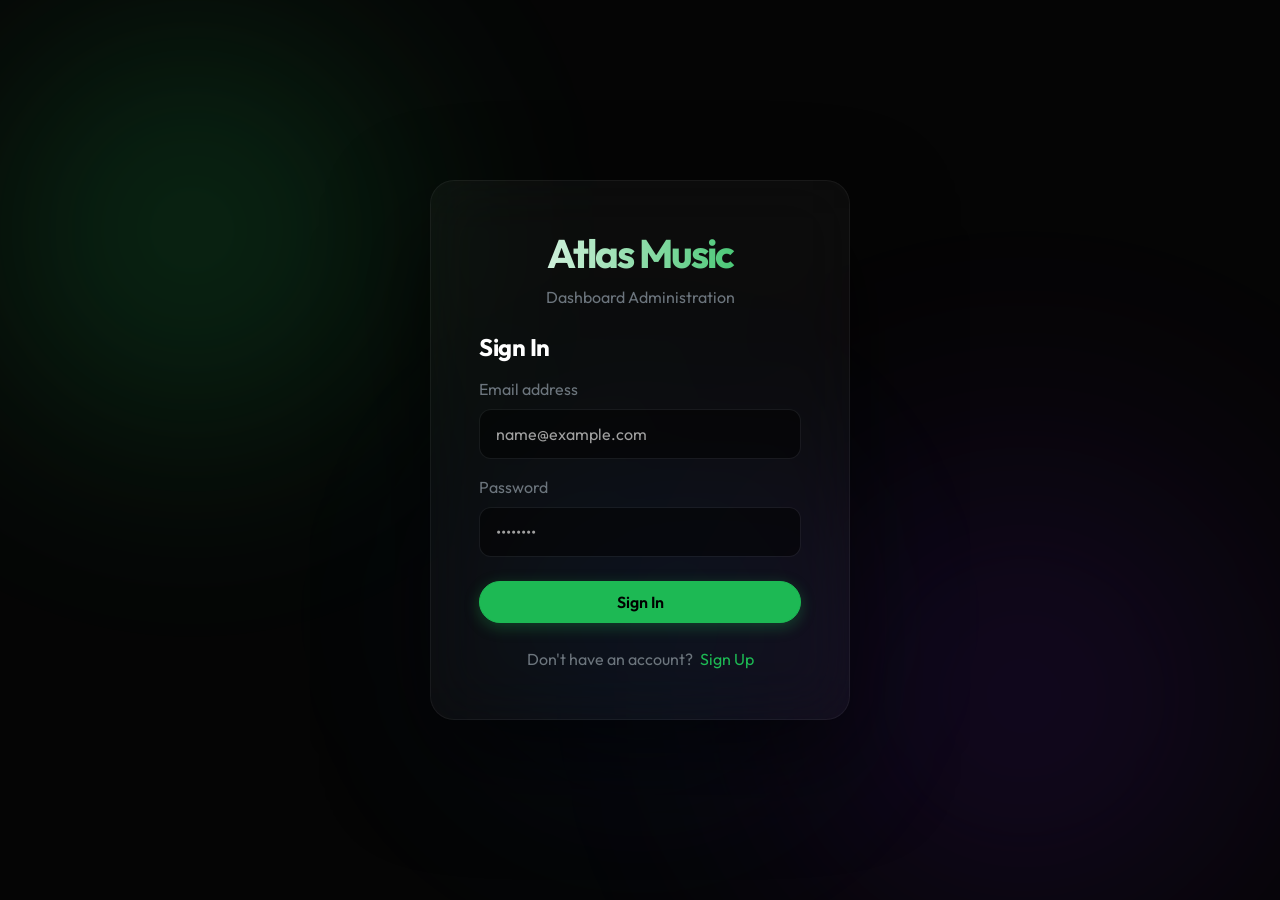
==== index.html @ 5739bf3d "dashboard" ====
<!DOCTYPE html>
<html lang="en">

<head>
    <meta charset="UTF-8">
    <meta name="viewport" content="width=device-width, initial-scale=1.0">
    <title>Atlas Music - Dashboard</title>
    <link href="https://cdn.jsdelivr.net/npm/bootstrap@5.3.0/dist/css/bootstrap.min.css" rel="stylesheet">
    <!-- Bootstrap Icons -->
    <link href="https://cdn.jsdelivr.net/npm/bootstrap-icons@1.10.5/font/bootstrap-icons.css" rel="stylesheet">
    <link rel="stylesheet" href="assets/css/style.css">
</head>

<body>

    <!-- Dynamic Background Elements -->
    <div class="bg-mesh">
        <div class="blob blob-1"></div>
        <div class="blob blob-2"></div>
        <div class="blob blob-3"></div>
    </div>

    <div class="container-fluid">
        <div class="row">
            <!-- Sidebar -->
            <nav class="col-md-3 col-lg-2 d-md-block sidebar collapse" id="sidebarMenu">
                <div class="pt-3 d-flex flex-column" style="min-height: 100%;">
                    <div class="text-center mb-5 mt-2">
                        <h3 class="fw-bold mb-0 d-flex align-items-center justify-content-center"
                            style="color: var(--text-primary);">
                            <i class="bi bi-soundwave me-2" style="color: var(--primary-color);"></i>
                            Atlas Music
                        </h3>
                    </div>

                    <ul class="nav flex-column mb-auto px-3">
                        <li class="nav-item">
                            <a class="nav-link active" href="#" data-view="overview">
                                <i class="bi bi-grid-1x2-fill me-3"></i> Overview
                            </a>
                        </li>
                        <li class="nav-item">
                            <a class="nav-link" href="#" data-view="all-songs">
                                <i class="bi bi-music-note-list me-3"></i> All Songs
                            </a>
                        </li>
                        <li class="nav-item">
                            <a class="nav-link" href="#" data-view="my-songs">
                                <i class="bi bi-collection-play-fill me-3"></i> My Library
                            </a>
                        </li>
                        <li class="nav-item">
                            <a class="nav-link" href="#" data-view="users">
                                <i class="bi bi-people-fill me-3"></i> Users
                            </a>
                        </li>
                        <li class="nav-item">
                            <a class="nav-link" href="#" data-view="notifications">
                                <i class="bi bi-bell-fill me-3"></i> Notifications
                            </a>
                        </li>
                    </ul>

                    <div class="px-4 pb-4 mt-auto">
                        <hr style="border-color: var(--glass-border);">
                        <div class="d-flex align-items-center mb-4 text-white">
                            <div class="rounded-circle d-flex align-items-center justify-content-center me-3"
                                style="width:40px; height:40px; background: var(--primary-color); color: #000; font-weight: bold; font-size: 1.2rem;">
                                <span id="currentUserInitials">A</span>
                            </div>
                            <div class="d-flex flex-column">
                                <span id="currentUserName" class="fw-bold text-truncate"
                                    style="max-width: 120px;">Admin</span>
                                <span class="text-secondary" style="font-size: 0.8rem;">Premium</span>
                            </div>
                        </div>
                        <button
                            class="btn btn-outline-danger w-100 btn-sm rounded-pill d-flex align-items-center justify-content-center py-2"
                            onclick="logout()">
                            <i class="bi bi-box-arrow-right me-2"></i> Log Out
                        </button>
                    </div>
                    <!-- Spacer for player bar -->
                    <div style="height: 100px;"></div>
                </div>
            </nav>

            <!-- Main content -->
            <main class="col-md-9 ms-sm-auto col-lg-10 px-md-5 pt-4 pb-5">
                
                <!-- Persistent Header -->
                <header class="d-flex justify-content-end align-items-center mb-4 pb-3 border-bottom sticky-top" style="border-color: var(--glass-border) !important; background: rgba(18, 18, 18, 0.85); backdrop-filter: blur(12px); z-index: 1020; top: 0; padding-top: 1rem;">
                    <div class="d-flex align-items-center text-white">
                        <div class="text-end me-3">
                            <h6 class="mb-0 fw-bold" id="headerUserName">Loading...</h6>
                            <div class="d-flex align-items-center justify-content-end mt-1">
                                <small class="text-secondary" id="headerUserEmail" style="font-size: 0.8rem;">...</small>
                                <span class="badge ms-2" id="headerUserRole" style="background-color: var(--primary-color); color: #000; font-size: 0.7rem;">USER</span>
                            </div>
                        </div>
                        <div class="rounded-circle d-flex align-items-center justify-content-center shadow-sm"
                            style="width: 45px; height: 45px; background: rgba(255,255,255,0.1); border: 2px solid var(--primary-color); color: var(--text-primary); font-weight: bold; font-size: 1.2rem;">
                            <span id="headerUserInitials">?</span>
                        </div>
                    </div>
                </header>

                <!-- Overview View -->
                <div id="view-overview" class="view-section fade-in-up">
                    <div class="d-flex justify-content-between flex-wrap flex-md-nowrap align-items-center pb-3 mb-5 border-bottom"
                        style="border-color: var(--glass-border) !important;">
                        <h2 class="h2 fw-bold m-0">Good evening</h2>
                    </div>

                    <div class="row g-4 mb-5">
                        <div class="col-md-4">
                            <div class="card stat-card h-100 p-4"
                                style="background: linear-gradient(135deg, rgba(255,255,255,0.05) 0%, rgba(255,255,255,0) 100%);">
                                <div class="d-flex justify-content-between align-items-start mb-3">
                                    <h6 class="text-secondary fw-semibold mb-0">Total Listeners</h6>
                                    <div class="p-2 rounded-circle glass-panel"
                                        style="background: rgba(29, 185, 84, 0.1); color: var(--primary-color);">
                                        <i class="bi bi-people-fill"></i>
                                    </div>
                                </div>
                                <h1 class="display-5 fw-bold mb-0" id="stat-users">--</h1>
                            </div>
                        </div>
                        <div class="col-md-4">
                            <div class="card stat-card h-100 p-4"
                                style="background: linear-gradient(135deg, rgba(255,255,255,0.05) 0%, rgba(255,255,255,0) 100%);">
                                <div class="d-flex justify-content-between align-items-start mb-3">
                                    <h6 class="text-secondary fw-semibold mb-0">Platform Tracks</h6>
                                    <div class="p-2 rounded-circle glass-panel"
                                        style="background: rgba(74, 20, 140, 0.3); color: #b388ff;">
                                        <i class="bi bi-music-note-beamed"></i>
                                    </div>
                                </div>
                                <h1 class="display-5 fw-bold mb-0" id="stat-songs">--</h1>
                            </div>
                        </div>
                        <div class="col-md-4">
                            <div class="card stat-card h-100 p-4"
                                style="background: linear-gradient(135deg, rgba(29, 185, 84, 0.2) 0%, rgba(0,0,0,0) 100%); border-color: rgba(29, 185, 84, 0.2);">
                                <div class="d-flex justify-content-between align-items-start mb-3">
                                    <h6 class="text-white fw-semibold mb-0">My Uploads</h6>
                                    <div class="p-2 rounded-circle glass-panel"
                                        style="background: var(--primary-color); color: #000;">
                                        <i class="bi bi-cloud-arrow-up-fill"></i>
                                    </div>
                                </div>
                                <h1 class="display-5 fw-bold text-white mb-0" id="stat-my-songs">--</h1>
                            </div>
                        </div>
                    </div>

                    <h4 class="fw-bold mb-4">Trending Now</h4>
                    <div id="overview-trending-container" class="row g-4">
                        <div class="text-center py-5 text-secondary w-100">
                            <div class="spinner-border spinner-border-sm" role="status"></div>
                            <p class="mt-2 small">Loading trends...</p>
                        </div>
                    </div>
                </div>

                <!-- All Songs View -->
                <div id="view-all-songs" class="view-section d-none fade-in-up">
                    <div class="d-flex justify-content-between flex-wrap flex-md-nowrap align-items-center pb-3 mb-5 border-bottom"
                        style="border-color: var(--glass-border) !important;">
                        <h2 class="h2 fw-bold m-0">Explore Music</h2>
                    </div>
                    <div id="all-songs-container" class="row g-4">
                        <!-- Rendered by JS -->
                    </div>
                </div>

                <!-- My Songs View -->
                <div id="view-my-songs" class="view-section d-none fade-in-up">
                    <div class="d-flex justify-content-between flex-wrap flex-md-nowrap align-items-center pb-3 mb-5 border-bottom"
                        style="border-color: var(--glass-border) !important;">
                        <h2 class="h2 fw-bold m-0">Your Library</h2>
                        <button class="btn btn-primary d-flex align-items-center" data-bs-toggle="modal"
                            data-bs-target="#uploadSongModal">
                            <i class="bi bi-plus-lg me-2"></i> Add Track
                        </button>
                    </div>
                    <div id="my-songs-container" class="row g-4">
                        <!-- Rendered by JS -->
                    </div>
                </div>

                <!-- Users View -->
                <div id="view-users" class="view-section d-none fade-in-up">
                    <div class="d-flex justify-content-between flex-wrap flex-md-nowrap align-items-center pb-3 mb-5 border-bottom"
                        style="border-color: var(--glass-border) !important;">
                        <h2 class="h2 fw-bold m-0">Community</h2>
                    </div>
                    <div class="card p-0 overflow-hidden">
                        <div class="table-responsive">
                            <table class="table table-dark table-hover mb-0">
                                <thead>
                                    <tr>
                                        <th scope="col" class="text-secondary fw-normal">Profile</th>
                                        <th scope="col" class="text-secondary fw-normal">Email Address</th>
                                        <th scope="col" class="text-secondary fw-normal">Status</th>
                                        <th scope="col" class="text-secondary fw-normal">Joined</th>
                                        <th scope="col" class="text-secondary fw-normal text-end">Actions</th>
                                    </tr>
                                </thead>
                                <tbody id="users-table-body">
                                    <!-- Rendered by JS -->
                                </tbody>
                            </table>
                        </div>
                    </div>
                </div>

                <!-- Notifications View -->
                <div id="view-notifications" class="view-section d-none fade-in-up">
                    <div class="d-flex justify-content-between flex-wrap flex-md-nowrap align-items-center pb-3 mb-5 border-bottom"
                        style="border-color: var(--glass-border) !important;">
                        <h2 class="h2 fw-bold m-0">Push Notifications</h2>
                    </div>
                    <div class="card p-4 border-0 shadow" style="background: rgba(255,255,255,0.02); border-radius: 16px;">
                        <form id="notificationForm">
                            <div class="row mb-4">
                                <div class="col-md-4">
                                    <label class="form-label text-secondary small text-uppercase fw-bold tracking-wide">Target Type</label>
                                    <select class="form-select" id="notifTargetType" style="background-color: rgba(0,0,0,0.2); color: white; border-color: rgba(255,255,255,0.1);">
                                        <option value="topic">Topic</option>
                                        <option value="token">Single Device (Token)</option>
                                        <option value="multicast">Multiple Devices (Multicast)</option>
                                    </select>
                                </div>
                                <div class="col-md-8">
                                    <label class="form-label text-secondary small text-uppercase fw-bold tracking-wide" id="notifTargetLabel">Topic Name</label>
                                    <input type="text" class="form-control" id="notifTargetValue" placeholder="e.g. news" required>
                                    <div class="form-text text-secondary" id="notifTargetHelp">Enter the topic name without any prefix.</div>
                                </div>
                            </div>
                            
                            <hr style="border-color: rgba(255,255,255,0.1); margin: 2rem 0;">
                            
                            <div class="row mb-3">
                                <div class="col-md-6 mb-3 mb-md-0">
                                    <label class="form-label text-secondary small text-uppercase fw-bold tracking-wide">Title</label>
                                    <input type="text" class="form-control" id="notifTitle" placeholder="Notification Title" required>
                                </div>
                                <div class="col-md-6">
                                    <label class="form-label text-secondary small text-uppercase fw-bold tracking-wide">Image URL (Optional)</label>
                                    <input type="url" class="form-control" id="notifImage" placeholder="https://example.com/image.png">
                                </div>
                            </div>
                            <div class="mb-4">
                                <label class="form-label text-secondary small text-uppercase fw-bold tracking-wide">Body</label>
                                <textarea class="form-control" id="notifBody" rows="3" placeholder="Notification content..." required></textarea>
                            </div>
                            
                            <div class="mb-4">
                                <label class="form-label text-secondary small text-uppercase fw-bold tracking-wide">Extra Data (Optional JSON)</label>
                                <textarea class="form-control" id="notifData" rows="2" placeholder='{"key": "value"}' style="font-family: monospace;"></textarea>
                            </div>
                            
                            <div class="text-end mt-4">
                                <button type="submit" class="btn btn-primary px-5 py-2 fw-bold" id="sendNotifBtn">
                                    <i class="bi bi-send-fill me-2"></i> Send Notification
                                </button>
                            </div>
                        </form>
                    </div>
                </div>

            </main>
        </div>
    </div>

    <!-- Persistent Now Playing Bar -->
    <div class="now-playing-bar" id="nowPlayingBar">
        <div class="d-flex align-items-center" style="width: 30%;">
            <img src="https://via.placeholder.com/60" id="np-image" alt="Album Art"
                style="width: 60px; height: 60px; border-radius: 8px; object-fit: cover;">
            <div class="ms-3 text-truncate">
                <h6 class="mb-1 fw-bold text-white text-truncate" id="np-title">Select a track</h6>
                <p class="mb-0 text-secondary small text-truncate" id="np-artist">...</p>
            </div>
            <button class="btn btn-icon ms-3" title="Save to library"><i class="bi bi-heart"></i></button>
        </div>

        <div class="d-flex flex-column align-items-center" style="width: 40%;">
            <div class="player-controls d-flex align-items-center mb-2">
                <button class="btn btn-icon"><i class="bi bi-shuffle"></i></button>
                <button class="btn btn-icon"><i class="bi bi-skip-backward-fill"></i></button>
                <button class="btn btn-icon btn-play shadow" id="playBtn"><i class="bi bi-play-fill"
                        id="np-play-icon"></i></button>
                <button class="btn btn-icon"><i class="bi bi-skip-forward-fill"></i></button>
                <button class="btn btn-icon"><i class="bi bi-repeat"></i></button>
            </div>
            <div class="progress-bar-container">
                <span id="np-current-time">0:00</span>
                <div class="progress-track" id="progress-track">
                    <div class="progress-fill" id="progress-fill" style="width: 0%;"></div>
                    <div class="progress-thumb" id="progress-thumb" style="left: 0%;"></div>
                </div>
                <span id="np-total-time">0:00</span>
            </div>
            <audio id="audioPlayer" src=""></audio>
        </div>

        <div class="d-flex align-items-center justify-content-end" style="width: 30%;">
            <button class="btn btn-icon me-2"><i class="bi bi-music-note-list"></i></button>
            <button class="btn btn-icon me-2"><i class="bi bi-speaker"></i></button>
            <i class="bi bi-volume-up text-secondary me-2"></i>
            <div class="progress-track" style="width: 100px;">
                <div class="progress-fill" style="width: 70%;"></div>
                <div class="progress-thumb" style="left: 70%;"></div>
            </div>
        </div>
    </div>

    <!-- Upload Song Modal -->
    <div class="modal fade" id="uploadSongModal" tabindex="-1" aria-hidden="true">
        <div class="modal-dialog modal-dialog-centered">
            <div class="modal-content text-white border-0">
                <div class="modal-header border-bottom-0 pt-4 pb-0 px-4">
                    <h4 class="modal-title fw-bold">Add to Library</h4>
                    <button type="button" class="btn-close btn-close-white opacity-50" data-bs-dismiss="modal"
                        aria-label="Close"></button>
                </div>
                <div class="modal-body p-4">
                    <form id="uploadSongForm">
                        <div class="mb-3">
                            <label class="form-label text-secondary small text-uppercase fw-bold tracking-wide">Track
                                Name</label>
                            <input type="text" class="form-control" id="songName" placeholder="e.g. Starboy" required>
                        </div>
                        <div class="mb-3">
                            <label
                                class="form-label text-secondary small text-uppercase fw-bold tracking-wide">Artist</label>
                            <input type="text" class="form-control" id="artistName" placeholder="e.g. The Weeknd"
                                required>
                        </div>
                        <div class="row mb-3">
                            <div class="col-md-6 mb-3 mb-md-0">
                                <label
                                    class="form-label text-secondary small text-uppercase fw-bold tracking-wide">Audio
                                    File</label>
                                <input type="file" class="form-control" id="songFile" accept="audio/*,video/*" required>
                            </div>
                            <div class="col-md-6">
                                <label
                                    class="form-label text-secondary small text-uppercase fw-bold tracking-wide">Cover
                                    Art</label>
                                <input type="file" class="form-control" id="thumbnailFile" accept="image/*" required>
                            </div>
                        </div>
                        <div class="mb-4">
                            <label class="form-label text-secondary small text-uppercase fw-bold tracking-wide">Vibe
                                Color (Hex)</label>
                            <div class="d-flex align-items-center">
                                <input type="color" class="form-control form-control-color p-1 me-3" id="hexCode"
                                    value="#1DB954" title="Choose your color"
                                    style="width: 50px; height: 50px; border-radius: 12px; cursor: pointer;">
                                <span class="text-secondary small">This color will be used for accents</span>
                            </div>
                        </div>
                        <button type="submit" class="btn btn-primary w-100 py-3 mt-2" id="uploadBtn">
                            Upload Track
                        </button>
                    </form>
                </div>
            </div>
        </div>
    </div>

    <!-- Global Loading Overlay -->
    <div id="loadingOverlay" class="loading-overlay">
        <div class="spinner-glow mb-3"></div>
        <p class="text-white fw-bold">Processing...</p>
    </div>

    <!-- Toast Container -->
    <div id="toastContainer" class="toast-container"></div>

    <script src="https://cdn.jsdelivr.net/npm/bootstrap@5.3.0/dist/js/bootstrap.bundle.min.js"></script>
    <script src="assets/js/api.js"></script>
    <script src="assets/js/dashboard.js"></script>
</body>

</html>
---- assets/css/style.css ----
@import url('https://fonts.googleapis.com/css2?family=Outfit:wght@300;400;500;600;700&display=swap');

:root {
  --primary-color: #1DB954; /* Keeping the Spotify green vibe */
  --primary-hover: #1ed760;
  --bg-color: #050505;
  --glass-bg: rgba(255, 255, 255, 0.03);
  --glass-border: rgba(255, 255, 255, 0.05);
  --glass-hover: rgba(255, 255, 255, 0.08);
  --text-primary: #FFFFFF;
  --text-secondary: #A0A0A0;
  --danger: #ff4b4b;
}

body {
  background-color: var(--bg-color);
  color: var(--text-primary);
  font-family: 'Outfit', sans-serif;
  -webkit-font-smoothing: antialiased;
  min-height: 100vh;
  overflow-x: hidden;
  position: relative;
}

/* Dynamic Background Mesh */
.bg-mesh {
  position: fixed;
  top: 0;
  left: 0;
  width: 100vw;
  height: 100vh;
  z-index: -1;
  overflow: hidden;
  background: var(--bg-color);
}

.blob {
  position: absolute;
  filter: blur(90px);
  z-index: -1;
  opacity: 0.6;
  animation: float 20s infinite alternate ease-in-out;
}

.blob-1 {
  top: -10%;
  left: -10%;
  width: 50vw;
  height: 50vw;
  background: radial-gradient(circle, rgba(29, 185, 84, 0.4) 0%, rgba(0,0,0,0) 70%);
  animation-delay: 0s;
}

.blob-2 {
  bottom: -20%;
  right: -10%;
  width: 60vw;
  height: 60vw;
  background: radial-gradient(circle, rgba(74, 20, 140, 0.4) 0%, rgba(0,0,0,0) 70%);
  animation-delay: -5s;
}

.blob-3 {
  top: 40%;
  left: 50%;
  width: 40vw;
  height: 40vw;
  background: radial-gradient(circle, rgba(13, 71, 161, 0.3) 0%, rgba(0,0,0,0) 70%);
  animation-delay: -10s;
  transform: translateX(-50%);
}

@keyframes float {
  0% { transform: translate(0, 0) scale(1); }
  50% { transform: translate(5%, 10%) scale(1.1); }
  100% { transform: translate(-5%, -5%) scale(0.9); }
}

/* Typography & Headings */
h1, h2, h3, h4, h5, h6 {
  font-weight: 700;
  letter-spacing: -0.02em;
}

/* Custom Scrollbar */
::-webkit-scrollbar {
  width: 6px;
  height: 6px;
}
::-webkit-scrollbar-track {
  background: transparent; 
}
::-webkit-scrollbar-thumb {
  background: rgba(255, 255, 255, 0.1); 
  border-radius: 10px;
}
::-webkit-scrollbar-thumb:hover {
  background: rgba(255, 255, 255, 0.3); 
}

/* Glassmorphism Utilities */
.glass-panel {
  background: var(--glass-bg);
  backdrop-filter: blur(16px);
  -webkit-backdrop-filter: blur(16px);
  border: 1px solid var(--glass-border);
  border-radius: 16px;
}

/* Buttons */
.btn-primary {
  background-color: var(--primary-color);
  border-color: var(--primary-color);
  color: #000;
  font-weight: 600;
  border-radius: 500px;
  padding: 10px 24px;
  transition: all 0.3s cubic-bezier(0.25, 0.8, 0.25, 1);
  box-shadow: 0 4px 15px rgba(29, 185, 84, 0.3);
}
.btn-primary:hover {
  background-color: var(--primary-hover);
  border-color: var(--primary-hover);
  color: #000;
  transform: translateY(-2px);
  box-shadow: 0 8px 25px rgba(29, 185, 84, 0.5);
}

.btn-outline-danger {
  border-radius: 500px;
  font-weight: 600;
  backdrop-filter: blur(10px);
}

/* Sidebar styling */
.sidebar {
  background: rgba(0, 0, 0, 0.4);
  backdrop-filter: blur(20px);
  -webkit-backdrop-filter: blur(20px);
  border-right: 1px solid var(--glass-border);
  min-height: 100vh;
  height: 100vh;
  padding-top: 20px;
  padding-bottom: 110px; /* Space for player bar */
  position: fixed;
  top: 0;
  bottom: 0;
  left: 0;
  overflow-y: auto;
  overscroll-behavior: contain;
  z-index: 100;
}
.sidebar .nav-link {
  color: var(--text-secondary);
  font-weight: 500;
  padding: 12px 20px;
  border-radius: 10px;
  margin-bottom: 8px;
  transition: all 0.3s ease;
  display: flex;
  align-items: center;
}
.sidebar .nav-link:hover, .sidebar .nav-link.active {
  color: var(--text-primary);
  background-color: var(--glass-hover);
  transform: translateX(4px);
}
.sidebar .nav-link i {
  font-size: 1.2rem;
  transition: transform 0.3s ease;
}
.sidebar .nav-link:hover i {
  transform: scale(1.1);
  color: var(--primary-color);
}

/* Main Content Area */
main {
  padding-bottom: 150px !important; /* Extra space for Now Playing bar */
  position: relative;
}

main::after {
  content: "";
  display: block;
  height: 120px;
  width: 100%;
}

/* Cards */
.card {
  background: var(--glass-bg);
  backdrop-filter: blur(12px);
  -webkit-backdrop-filter: blur(12px);
  border: 1px solid var(--glass-border);
  border-radius: 16px;
  transition: all 0.4s cubic-bezier(0.175, 0.885, 0.32, 1.275);
  box-shadow: 0 8px 32px rgba(0, 0, 0, 0.2);
}
.card:hover {
  background: var(--glass-hover);
  transform: translateY(-5px);
  border-color: rgba(255, 255, 255, 0.1);
  box-shadow: 0 15px 40px rgba(0, 0, 0, 0.4);
}

.song-card {
  overflow: hidden;
  position: relative;
}
.song-card img {
  width: 100%;
  aspect-ratio: 1/1;
  object-fit: cover;
  border-radius: 12px;
  margin-bottom: 12px;
  transition: transform 0.5s ease;
}
.song-card:hover img {
  transform: scale(1.05);
}

/* Play Button Overlay */
.play-overlay {
  position: absolute;
  top: 40%;
  left: 50%;
  transform: translate(-50%, -50%) translateY(20px);
  width: 48px;
  height: 48px;
  background: var(--primary-color);
  border-radius: 50%;
  display: flex;
  align-items: center;
  justify-content: center;
  color: #000;
  font-size: 1.5rem;
  opacity: 0;
  transition: all 0.3s cubic-bezier(0.175, 0.885, 0.32, 1.275);
  box-shadow: 0 8px 15px rgba(0,0,0,0.3);
  z-index: 10;
}
.song-card:hover .play-overlay {
  opacity: 1;
  transform: translate(-50%, -50%) translateY(0);
}

/* Stat Cards */
.stat-card {
  position: relative;
  overflow: hidden;
}
.stat-card::before {
  content: '';
  position: absolute;
  top: -50%;
  left: -50%;
  width: 200%;
  height: 200%;
  background: radial-gradient(circle, rgba(255,255,255,0.05) 0%, transparent 60%);
  opacity: 0;
  transition: opacity 0.5s ease;
  pointer-events: none;
}
.stat-card:hover::before {
  opacity: 1;
}

/* Table overrides for glassmorphism */
.table-dark {
  --bs-table-bg: transparent;
  --bs-table-striped-bg: rgba(255,255,255,0.02);
  border-color: var(--glass-border);
}
.table-dark td, .table-dark th {
  padding: 16px;
  vertical-align: middle;
  border-bottom: 1px solid var(--glass-border);
  background: transparent !important;
}

/* Form Controls */
.form-control, .form-select {
  background-color: rgba(0,0,0,0.5);
  border: 1px solid var(--glass-border);
  color: #fff;
  border-radius: 12px;
  padding: 12px 16px;
  transition: all 0.3s ease;
}
.form-control:focus, .form-select:focus {
  background-color: rgba(0,0,0,0.8);
  border-color: var(--primary-color);
  color: #fff;
  box-shadow: 0 0 0 3px rgba(29, 185, 84, 0.2);
}
.form-control::placeholder {
  color: var(--text-secondary);
}

/* Modals */
.modal-backdrop {
  background-color: rgba(0,0,0,0.8);
  backdrop-filter: blur(5px);
}
.modal-content {
  background: rgba(20, 20, 20, 0.85);
  backdrop-filter: blur(20px);
  -webkit-backdrop-filter: blur(20px);
  border: 1px solid var(--glass-border);
  border-radius: 20px;
  box-shadow: 0 25px 50px rgba(0,0,0,0.5);
}
.modal-header {
  border-bottom: 1px solid var(--glass-border);
}
.modal-footer {
  border-top: 1px solid var(--glass-border);
}

/* Animations */
@keyframes fadeInUp {
  from {
    opacity: 0;
    transform: translateY(20px);
  }
  to {
    opacity: 1;
    transform: translateY(0);
  }
}

.fade-in-up {
  animation: fadeInUp 0.5s cubic-bezier(0.165, 0.84, 0.44, 1) forwards;
  opacity: 0;
}

/* Now Playing Bar */
.now-playing-bar {
  position: fixed;
  bottom: 0;
  left: 0;
  width: 100%;
  height: 90px;
  background: rgba(10, 10, 10, 0.85);
  backdrop-filter: blur(25px);
  -webkit-backdrop-filter: blur(25px);
  border-top: 1px solid var(--glass-border);
  z-index: 1000;
  display: flex;
  align-items: center;
  justify-content: space-between;
  padding: 0 24px;
  box-shadow: 0 -10px 30px rgba(0,0,0,0.3);
}

.player-controls .btn-icon {
  background: none;
  border: none;
  color: var(--text-secondary);
  font-size: 1.5rem;
  padding: 8px;
  border-radius: 50%;
  transition: all 0.2s ease;
  display: flex;
  align-items: center;
  justify-content: center;
}
.player-controls .btn-icon:hover {
  color: var(--text-primary);
  background: var(--glass-hover);
}
.player-controls .btn-play {
  width: 40px;
  height: 40px;
  background: #fff;
  color: #000;
  font-size: 1.5rem;
  margin: 0 16px;
}
.player-controls .btn-play:hover {
  background: var(--primary-color);
  color: #000;
  transform: scale(1.05);
}
.progress-bar-container {
  width: 100%;
  max-width: 500px;
  display: flex;
  align-items: center;
  gap: 12px;
  font-size: 0.8rem;
  color: var(--text-secondary);
}
.progress-track {
  height: 4px;
  flex-grow: 1;
  background: rgba(255,255,255,0.1);
  border-radius: 2px;
  cursor: pointer;
  position: relative;
}
.progress-fill {
  position: absolute;
  left: 0;
  top: 0;
  height: 100%;
  background: var(--text-primary);
  border-radius: 2px;
  width: 30%;
  transition: background 0.2s;
}
.progress-track:hover .progress-fill {
  background: var(--primary-color);
}
.progress-thumb {
  position: absolute;
  right: -6px;
  top: -4px;
  width: 12px;
  height: 12px;
  background: #fff;
  border-radius: 50%;
  opacity: 0;
  transition: opacity 0.2s;
}
.progress-track:hover .progress-thumb {
  opacity: 1;
}

@media (max-width: 768px) {
  .sidebar {
    position: relative;
    min-height: auto;
    padding-bottom: 20px;
  }
  .now-playing-bar {
    padding: 0 10px;
  }
  .progress-bar-container {
    display: none;
  }
}

/* Auth / Login Styling */
.auth-container {
  max-width: 420px;
  background: rgba(255, 255, 255, 0.03);
  backdrop-filter: blur(30px);
  -webkit-backdrop-filter: blur(30px);
  border: 1px solid var(--glass-border);
  border-radius: 24px;
  padding: 48px;
  box-shadow: 0 40px 100px rgba(0, 0, 0, 0.6);
  animation: authAppear 0.8s cubic-bezier(0.16, 1, 0.3, 1) forwards;
}

@keyframes authAppear {
  from {
    opacity: 0;
    transform: scale(0.95) translateY(30px);
  }
  to {
    opacity: 1;
    transform: scale(1) translateY(0);
  }
}

.auth-container h2 {
  font-size: 2.5rem;
  letter-spacing: -0.05em;
  background: linear-gradient(to right, #fff, var(--primary-color));
  -webkit-background-clip: text;
  -webkit-text-fill-color: transparent;
}

/* Loading Overlay */
.loading-overlay {
  position: fixed;
  top: 0;
  left: 0;
  width: 100%;
  height: 100%;
  background: rgba(0, 0, 0, 0.7);
  backdrop-filter: blur(10px);
  -webkit-backdrop-filter: blur(10px);
  display: flex;
  flex-direction: column;
  align-items: center;
  justify-content: center;
  z-index: 9999;
  opacity: 0;
  pointer-events: none;
  transition: opacity 0.3s ease;
}

.loading-overlay.active {
  opacity: 1;
  pointer-events: all;
}

.spinner-glow {
  width: 60px;
  height: 60px;
  border: 4px solid rgba(255, 255, 255, 0.1);
  border-left-color: var(--primary-color);
  border-radius: 50%;
  animation: spin 1s linear infinite;
  box-shadow: 0 0 20px rgba(29, 185, 84, 0.2);
}

@keyframes spin {
  to { transform: rotate(360deg); }
}

/* Toast Notifications */
.toast-container {
  position: fixed;
  top: 24px;
  right: 24px;
  z-index: 10000;
  display: flex;
  flex-direction: column;
  gap: 12px;
}

.custom-toast {
  min-width: 300px;
  max-width: 400px;
  background: rgba(25, 25, 25, 0.8);
  backdrop-filter: blur(20px);
  -webkit-backdrop-filter: blur(20px);
  border: 1px solid var(--glass-border);
  border-radius: 16px;
  padding: 16px 20px;
  display: flex;
  align-items: center;
  gap: 16px;
  color: #fff;
  box-shadow: 0 10px 30px rgba(0,0,0,0.4);
  transform: translateX(120%);
  transition: transform 0.5s cubic-bezier(0.175, 0.885, 0.32, 1.275);
}

.custom-toast.show {
  transform: translateX(0);
}

.toast-icon {
  width: 40px;
  height: 40px;
  border-radius: 12px;
  display: flex;
  align-items: center;
  justify-content: center;
  font-size: 1.2rem;
  flex-shrink: 0;
}

.toast-success .toast-icon {
  background: rgba(29, 185, 84, 0.1);
  color: var(--primary-color);
}

.toast-error .toast-icon {
  background: rgba(255, 75, 75, 0.1);
  color: var(--danger);
}

.toast-content {
  flex-grow: 1;
}

.toast-title {
  font-weight: 700;
  font-size: 0.95rem;
  margin-bottom: 2px;
}

.toast-message {
  font-size: 0.85rem;
  color: var(--text-secondary);
}
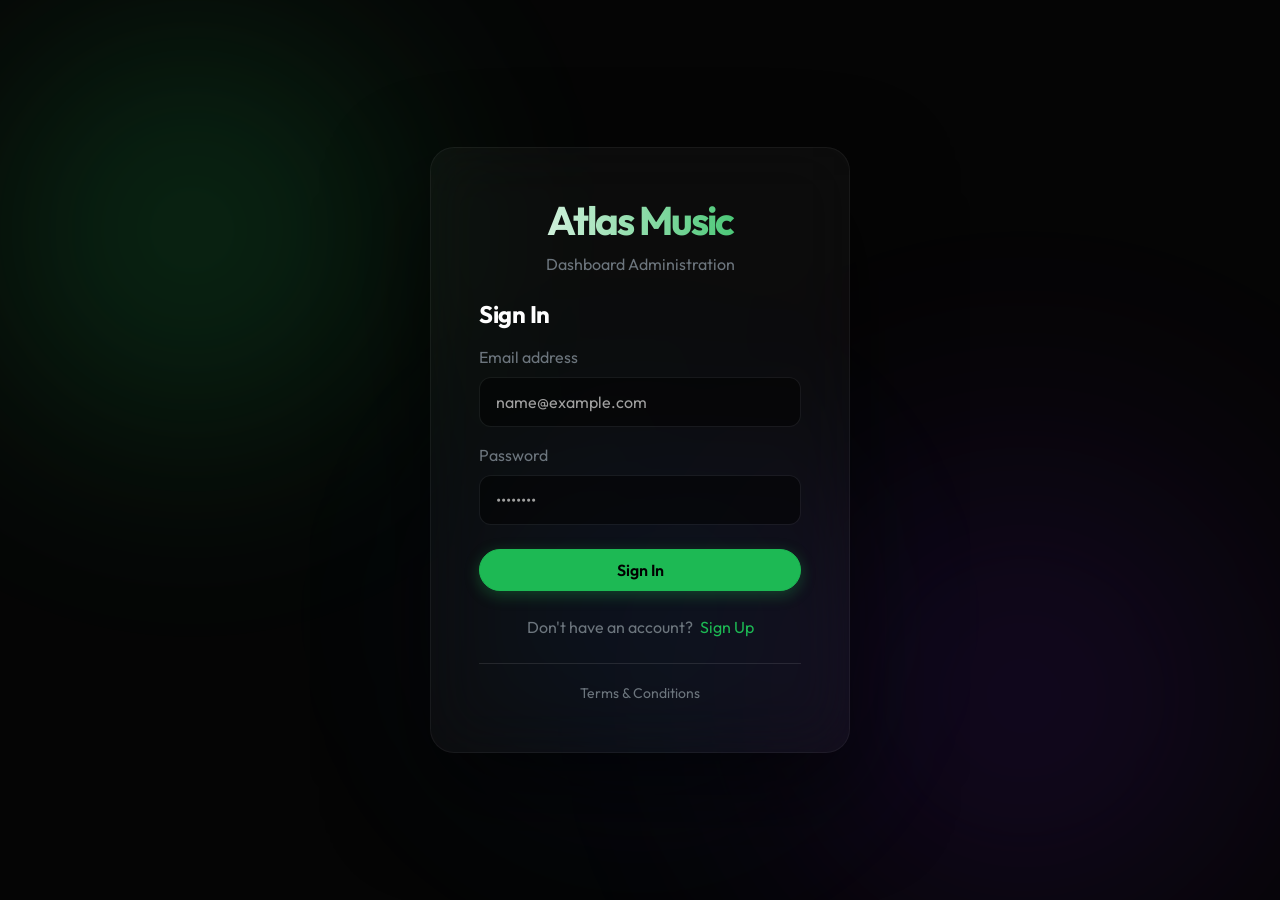
==== commit 3c8daf99: "terms" ====
--- a/index.html
+++ b/index.html
@@ -73,6 +73,9 @@
                                     style="max-width: 120px;">Admin</span>
                                 <span class="text-secondary" style="font-size: 0.8rem;">Premium</span>
                             </div>
+                        </div>
+                        <div class="mb-3 text-center">
+                            <a href="terms.html" class="text-secondary small text-decoration-none hover-white">Terms & Conditions</a>
                         </div>
                         <button
                             class="btn btn-outline-danger w-100 btn-sm rounded-pill d-flex align-items-center justify-content-center py-2"
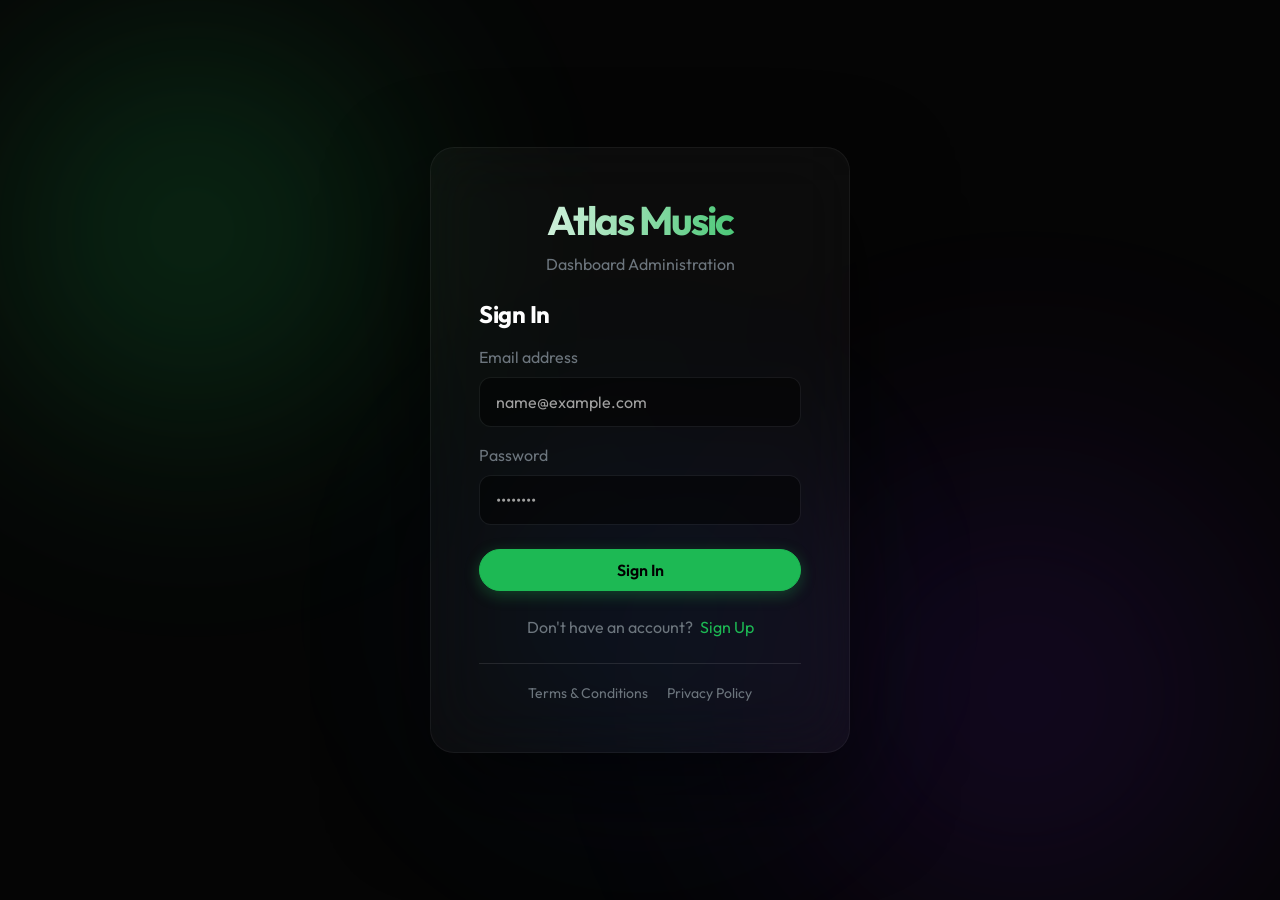
==== commit ed61a114: "privacy policy" ====
--- a/index.html
+++ b/index.html
@@ -75,7 +75,11 @@
                             </div>
                         </div>
                         <div class="mb-3 text-center">
-                            <a href="terms.html" class="text-secondary small text-decoration-none hover-white">Terms & Conditions</a>
+                            <a href="terms.html"
+                                class="text-secondary small text-decoration-none hover-white me-3">Terms &
+                                Conditions</a>
+                            <a href="privacy.html" class="text-secondary small text-decoration-none hover-white">Privacy
+                                Policy</a>
                         </div>
                         <button
                             class="btn btn-outline-danger w-100 btn-sm rounded-pill d-flex align-items-center justify-content-center py-2"
@@ -90,15 +94,18 @@
 
             <!-- Main content -->
             <main class="col-md-9 ms-sm-auto col-lg-10 px-md-5 pt-4 pb-5">
-                
+
                 <!-- Persistent Header -->
-                <header class="d-flex justify-content-end align-items-center mb-4 pb-3 border-bottom sticky-top" style="border-color: var(--glass-border) !important; background: rgba(18, 18, 18, 0.85); backdrop-filter: blur(12px); z-index: 1020; top: 0; padding-top: 1rem;">
+                <header class="d-flex justify-content-end align-items-center mb-4 pb-3 border-bottom sticky-top"
+                    style="border-color: var(--glass-border) !important; background: rgba(18, 18, 18, 0.85); backdrop-filter: blur(12px); z-index: 1020; top: 0; padding-top: 1rem;">
                     <div class="d-flex align-items-center text-white">
                         <div class="text-end me-3">
                             <h6 class="mb-0 fw-bold" id="headerUserName">Loading...</h6>
                             <div class="d-flex align-items-center justify-content-end mt-1">
-                                <small class="text-secondary" id="headerUserEmail" style="font-size: 0.8rem;">...</small>
-                                <span class="badge ms-2" id="headerUserRole" style="background-color: var(--primary-color); color: #000; font-size: 0.7rem;">USER</span>
+                                <small class="text-secondary" id="headerUserEmail"
+                                    style="font-size: 0.8rem;">...</small>
+                                <span class="badge ms-2" id="headerUserRole"
+                                    style="background-color: var(--primary-color); color: #000; font-size: 0.7rem;">USER</span>
                             </div>
                         </div>
                         <div class="rounded-circle d-flex align-items-center justify-content-center shadow-sm"
@@ -224,46 +231,63 @@
                         style="border-color: var(--glass-border) !important;">
                         <h2 class="h2 fw-bold m-0">Push Notifications</h2>
                     </div>
-                    <div class="card p-4 border-0 shadow" style="background: rgba(255,255,255,0.02); border-radius: 16px;">
+                    <div class="card p-4 border-0 shadow"
+                        style="background: rgba(255,255,255,0.02); border-radius: 16px;">
                         <form id="notificationForm">
                             <div class="row mb-4">
                                 <div class="col-md-4">
-                                    <label class="form-label text-secondary small text-uppercase fw-bold tracking-wide">Target Type</label>
-                                    <select class="form-select" id="notifTargetType" style="background-color: rgba(0,0,0,0.2); color: white; border-color: rgba(255,255,255,0.1);">
+                                    <label
+                                        class="form-label text-secondary small text-uppercase fw-bold tracking-wide">Target
+                                        Type</label>
+                                    <select class="form-select" id="notifTargetType"
+                                        style="background-color: rgba(0,0,0,0.2); color: white; border-color: rgba(255,255,255,0.1);">
                                         <option value="topic">Topic</option>
                                         <option value="token">Single Device (Token)</option>
                                         <option value="multicast">Multiple Devices (Multicast)</option>
                                     </select>
                                 </div>
                                 <div class="col-md-8">
-                                    <label class="form-label text-secondary small text-uppercase fw-bold tracking-wide" id="notifTargetLabel">Topic Name</label>
-                                    <input type="text" class="form-control" id="notifTargetValue" placeholder="e.g. news" required>
-                                    <div class="form-text text-secondary" id="notifTargetHelp">Enter the topic name without any prefix.</div>
-                                </div>
-                            </div>
-                            
+                                    <label class="form-label text-secondary small text-uppercase fw-bold tracking-wide"
+                                        id="notifTargetLabel">Topic Name</label>
+                                    <input type="text" class="form-control" id="notifTargetValue"
+                                        placeholder="e.g. news" required>
+                                    <div class="form-text text-secondary" id="notifTargetHelp">Enter the topic name
+                                        without any prefix.</div>
+                                </div>
+                            </div>
+
                             <hr style="border-color: rgba(255,255,255,0.1); margin: 2rem 0;">
-                            
+
                             <div class="row mb-3">
                                 <div class="col-md-6 mb-3 mb-md-0">
-                                    <label class="form-label text-secondary small text-uppercase fw-bold tracking-wide">Title</label>
-                                    <input type="text" class="form-control" id="notifTitle" placeholder="Notification Title" required>
+                                    <label
+                                        class="form-label text-secondary small text-uppercase fw-bold tracking-wide">Title</label>
+                                    <input type="text" class="form-control" id="notifTitle"
+                                        placeholder="Notification Title" required>
                                 </div>
                                 <div class="col-md-6">
-                                    <label class="form-label text-secondary small text-uppercase fw-bold tracking-wide">Image URL (Optional)</label>
-                                    <input type="url" class="form-control" id="notifImage" placeholder="https://example.com/image.png">
+                                    <label
+                                        class="form-label text-secondary small text-uppercase fw-bold tracking-wide">Image
+                                        URL (Optional)</label>
+                                    <input type="url" class="form-control" id="notifImage"
+                                        placeholder="https://example.com/image.png">
                                 </div>
                             </div>
                             <div class="mb-4">
-                                <label class="form-label text-secondary small text-uppercase fw-bold tracking-wide">Body</label>
-                                <textarea class="form-control" id="notifBody" rows="3" placeholder="Notification content..." required></textarea>
-                            </div>
-                            
+                                <label
+                                    class="form-label text-secondary small text-uppercase fw-bold tracking-wide">Body</label>
+                                <textarea class="form-control" id="notifBody" rows="3"
+                                    placeholder="Notification content..." required></textarea>
+                            </div>
+
                             <div class="mb-4">
-                                <label class="form-label text-secondary small text-uppercase fw-bold tracking-wide">Extra Data (Optional JSON)</label>
-                                <textarea class="form-control" id="notifData" rows="2" placeholder='{"key": "value"}' style="font-family: monospace;"></textarea>
-                            </div>
-                            
+                                <label
+                                    class="form-label text-secondary small text-uppercase fw-bold tracking-wide">Extra
+                                    Data (Optional JSON)</label>
+                                <textarea class="form-control" id="notifData" rows="2" placeholder='{"key": "value"}'
+                                    style="font-family: monospace;"></textarea>
+                            </div>
+
                             <div class="text-end mt-4">
                                 <button type="submit" class="btn btn-primary px-5 py-2 fw-bold" id="sendNotifBtn">
                                     <i class="bi bi-send-fill me-2"></i> Send Notification
